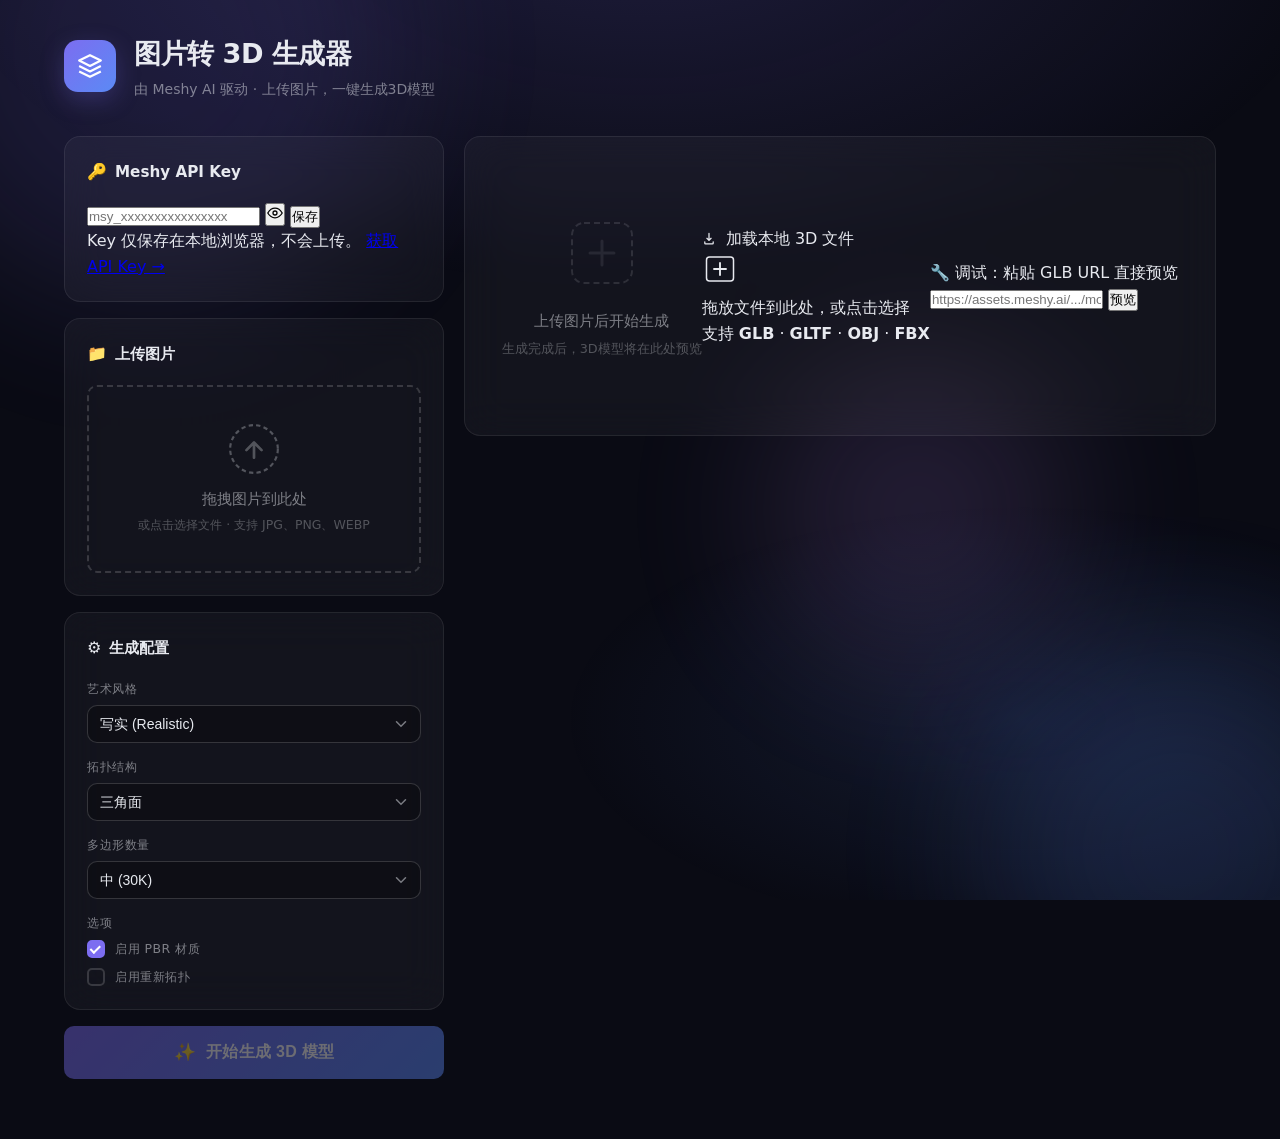
==== index.html @ 4bae2980 "init: meshy image-to-3d project" ====
<!DOCTYPE html>
<html lang="zh-CN">
<head>
  <meta charset="UTF-8" />
  <meta name="viewport" content="width=device-width, initial-scale=1.0" />
  <title>图片转3D生成器 · Meshy AI</title>
  <link rel="stylesheet" href="style.css" />
  <!-- Three.js ES Module via importmap -->
  <script type="importmap">
  {
    "imports": {
      "three": "https://cdn.jsdelivr.net/npm/three@0.168.0/build/three.module.js",
      "three/addons/": "https://cdn.jsdelivr.net/npm/three@0.168.0/examples/jsm/"
    }
  }
  </script>
</head>
<body>

  <!-- 背景装饰 -->
  <div class="bg-gradient"></div>
  <div class="bg-orbs">
    <div class="orb orb1"></div>
    <div class="orb orb2"></div>
    <div class="orb orb3"></div>
  </div>

  <div class="container">

    <!-- Header -->
    <header class="header">
      <div class="header-icon">
        <svg viewBox="0 0 24 24" fill="none" xmlns="http://www.w3.org/2000/svg">
          <path d="M12 2L2 7L12 12L22 7L12 2Z" stroke="currentColor" stroke-width="2" stroke-linejoin="round"/>
          <path d="M2 17L12 22L22 17" stroke="currentColor" stroke-width="2" stroke-linejoin="round"/>
          <path d="M2 12L12 17L22 12" stroke="currentColor" stroke-width="2" stroke-linejoin="round"/>
        </svg>
      </div>
      <div class="header-text">
        <h1>图片转 3D 生成器</h1>
        <p>由 Meshy AI 驱动 · 上传图片，一键生成3D模型</p>
      </div>
    </header>

    <!-- Main Content -->
    <main class="main-grid">

      <!-- Left Panel: Upload + Config -->
      <section class="panel panel-left">

        <!-- API Key -->
        <div class="card apikey-card" id="apikeyCard">
          <h2 class="card-title">
            <span class="icon">🔑</span> Meshy API Key
            <span class="apikey-status" id="apikeyStatus"></span>
          </h2>
          <div class="apikey-row">
            <input type="password" id="apikeyInput" placeholder="msy_xxxxxxxxxxxxxxxx" autocomplete="off" />
            <button class="btn-apikey-toggle" id="btnApikeyToggle" title="显示/隐藏">
              <svg id="eyeIcon" viewBox="0 0 20 20" fill="none" width="16" height="16">
                <path d="M1 10s3.5-6 9-6 9 6 9 6-3.5 6-9 6-9-6-9-6Z" stroke="currentColor" stroke-width="1.6"/>
                <circle cx="10" cy="10" r="2.5" stroke="currentColor" stroke-width="1.6"/>
              </svg>
            </button>
            <button class="btn-apikey-save" id="btnApikeySave">保存</button>
          </div>
          <p class="apikey-hint">
            Key 仅保存在本地浏览器，不会上传。
            <a href="https://app.meshy.ai/account/api-keys" target="_blank">获取 API Key →</a>
          </p>
        </div>

        <!-- Upload Area -->
        <div class="card upload-card">
          <h2 class="card-title">
            <span class="icon">📁</span> 上传图片
          </h2>
          <div class="upload-zone" id="uploadZone">
            <div class="upload-icon">
              <svg viewBox="0 0 48 48" fill="none">
                <circle cx="24" cy="24" r="22" stroke="currentColor" stroke-width="2" stroke-dasharray="4 3"/>
                <path d="M24 32V18M17 25l7-7 7 7" stroke="currentColor" stroke-width="2.5" stroke-linecap="round" stroke-linejoin="round"/>
              </svg>
            </div>
            <p class="upload-text">拖拽图片到此处</p>
            <p class="upload-hint">或点击选择文件 · 支持 JPG、PNG、WEBP</p>
            <input type="file" id="fileInput" accept="image/jpeg,image/png,image/webp" hidden />
          </div>
          <div class="preview-area" id="previewArea" style="display:none;">
            <img id="previewImg" src="" alt="预览" />
            <button class="btn-remove" id="btnRemove" title="移除图片">✕</button>
          </div>
        </div>

        <!-- Config -->
        <div class="card config-card">
          <h2 class="card-title">
            <span class="icon">⚙️</span> 生成配置
          </h2>
          <div class="config-grid">
            <div class="config-item">
              <label for="artStyle">艺术风格</label>
              <select id="artStyle">
                <option value="realistic">写实 (Realistic)</option>
                <option value="cartoon">卡通 (Cartoon)</option>
              </select>
            </div>
            <div class="config-item">
              <label for="topology">拓扑结构</label>
              <select id="topology">
                <option value="triangle">三角面</option>
                <option value="quad">四边面</option>
              </select>
            </div>
            <div class="config-item">
              <label for="targetPolycount">多边形数量</label>
              <select id="targetPolycount">
                <option value="">自动</option>
                <option value="10000">低 (10K)</option>
                <option value="30000" selected>中 (30K)</option>
                <option value="100000">高 (100K)</option>
              </select>
            </div>
            <div class="config-item">
              <label>选项</label>
              <div class="checkbox-group">
                <label class="checkbox-label">
                  <input type="checkbox" id="enablePBR" checked />
                  <span class="checkmark"></span>
                  启用 PBR 材质
                </label>
                <label class="checkbox-label">
                  <input type="checkbox" id="enableRemeshing" />
                  <span class="checkmark"></span>
                  启用重新拓扑
                </label>
              </div>
            </div>
          </div>
        </div>

        <!-- Generate Button -->
        <button class="btn-generate" id="btnGenerate" disabled>
          <span class="btn-icon">✨</span>
          <span class="btn-text">开始生成 3D 模型</span>
        </button>

      </section>

      <!-- Right Panel: Progress + Preview -->
      <section class="panel panel-right">

        <!-- Progress -->
        <div class="card progress-card" id="progressCard" style="display:none;">
          <h2 class="card-title">
            <span class="icon">⏳</span> 生成进度
          </h2>
          <div class="progress-status">
            <div class="status-badge" id="statusBadge">等待中</div>
            <span class="task-id" id="taskIdLabel"></span>
          </div>
          <div class="progress-bar-wrap">
            <div class="progress-bar" id="progressBar" style="width:0%"></div>
          </div>
          <p class="progress-text" id="progressText">正在初始化任务...</p>
          <div class="progress-log" id="progressLog"></div>
        </div>

        <!-- 3D Viewer -->
        <div class="card viewer-card" id="viewerCard" style="display:none;">
          <h2 class="card-title">
            <span class="icon">🧊</span> 3D 模型预览
            <span class="viewer-hint">拖拽旋转 · 滚轮缩放</span>
          </h2>
          <div class="viewer-wrap" id="viewerWrap">
            <canvas id="threeCanvas"></canvas>
            <div class="viewer-loading" id="viewerLoading">
              <div class="spinner"></div>
              <span>加载模型中...</span>
            </div>
          </div>
          <div class="viewer-controls">
            <button class="btn-control" id="btnResetView" title="重置视角">
              <svg viewBox="0 0 24 24" fill="none" width="16" height="16">
                <path d="M3 12a9 9 0 1 0 9-9 9.75 9.75 0 0 0-6.74 2.74L3 8" stroke="currentColor" stroke-width="2" stroke-linecap="round"/>
                <path d="M3 3v5h5" stroke="currentColor" stroke-width="2" stroke-linecap="round" stroke-linejoin="round"/>
              </svg>
              重置视角
            </button>

          </div>
        </div>

        <!-- Download -->
        <div class="card download-card" id="downloadCard" style="display:none;">
          <h2 class="card-title">
            <span class="icon">📥</span> 下载模型
          </h2>
          <div class="download-grid" id="downloadGrid">
            <!-- 动态生成 -->
          </div>
        </div>

        <!-- Placeholder -->
        <div class="card placeholder-card" id="placeholderCard">
          <div class="placeholder-content">
            <div class="placeholder-icon">
              <svg viewBox="0 0 80 80" fill="none">
                <rect x="10" y="10" width="60" height="60" rx="12" stroke="currentColor" stroke-width="2" stroke-dasharray="6 4" opacity="0.4"/>
                <path d="M40 28v24M28 40h24" stroke="currentColor" stroke-width="3" stroke-linecap="round" opacity="0.3"/>
              </svg>
            </div>
            <p>上传图片后开始生成</p>
            <p class="placeholder-sub">生成完成后，3D模型将在此处预览</p>
          </div>
          <!-- 加载本地 3D 文件 -->
          <div class="local-load">
            <p class="local-load-title">
              <svg viewBox="0 0 20 20" fill="none" width="14" height="14" style="vertical-align:-2px;margin-right:5px">
                <path d="M10 2v10m0 0l-3-3m3 3l3-3" stroke="currentColor" stroke-width="1.8" stroke-linecap="round" stroke-linejoin="round"/>
                <path d="M4 14v2a1 1 0 0 0 1 1h10a1 1 0 0 0 1-1v-2" stroke="currentColor" stroke-width="1.8" stroke-linecap="round"/>
              </svg>
              加载本地 3D 文件
            </p>
            <div class="local-load-dropzone" id="localDropZone">
              <div class="local-load-drop-icon">
                <svg viewBox="0 0 48 48" fill="none" width="36" height="36">
                  <rect x="6" y="8" width="36" height="32" rx="4" stroke="currentColor" stroke-width="2"/>
                  <path d="M16 24h16M24 16v16" stroke="currentColor" stroke-width="2.5" stroke-linecap="round"/>
                </svg>
              </div>
              <p class="local-load-hint">拖放文件到此处，或点击选择</p>
              <p class="local-load-formats">支持 <strong>GLB</strong> · <strong>GLTF</strong> · <strong>OBJ</strong> · <strong>FBX</strong></p>
              <input type="file" id="localFileInput" accept=".glb,.gltf,.obj,.fbx" hidden />
            </div>
          </div>

          <!-- 调试：直接输入 URL 预览 -->
          <div class="debug-preview">
            <p class="debug-label">🔧 调试：粘贴 GLB URL 直接预览</p>
            <div class="debug-row">
              <input type="text" id="debugUrlInput" placeholder="https://assets.meshy.ai/.../model.glb?..." />
              <button id="btnDebugPreview">预览</button>
            </div>
          </div>
        </div>

      </section>
    </main>

  </div>

  <script type="module" src="app.js"></script>
</body>
</html>
---- style.css ----
/* ===== Reset & Base ===== */
*, *::before, *::after { box-sizing: border-box; margin: 0; padding: 0; }

:root {
  --bg: #0a0b14;
  --surface: rgba(255,255,255,0.04);
  --surface-hover: rgba(255,255,255,0.07);
  --border: rgba(255,255,255,0.08);
  --border-hover: rgba(255,255,255,0.16);
  --text: #e8eaf0;
  --text-muted: rgba(232,234,240,0.5);
  --text-dim: rgba(232,234,240,0.3);
  --accent: #7c6df0;
  --accent2: #5b8af5;
  --accent-glow: rgba(124,109,240,0.25);
  --success: #4cdb97;
  --warning: #f0b940;
  --error: #f05a5a;
  --radius: 16px;
  --radius-sm: 10px;
  --transition: 0.22s ease;
}

html, body {
  min-height: 100vh;
  font-family: 'Segoe UI', system-ui, -apple-system, sans-serif;
  background: var(--bg);
  color: var(--text);
  line-height: 1.6;
  overflow-x: hidden;
}

/* ===== Background ===== */
.bg-gradient {
  position: fixed;
  inset: 0;
  background: radial-gradient(ellipse 80% 60% at 50% -10%, rgba(124,109,240,0.18) 0%, transparent 70%),
              radial-gradient(ellipse 60% 40% at 80% 80%, rgba(91,138,245,0.12) 0%, transparent 60%);
  pointer-events: none;
  z-index: 0;
}

.bg-orbs { position: fixed; inset: 0; overflow: hidden; pointer-events: none; z-index: 0; }
.orb {
  position: absolute;
  border-radius: 50%;
  filter: blur(80px);
  opacity: 0.15;
  animation: float 20s ease-in-out infinite;
}
.orb1 { width: 500px; height: 500px; background: var(--accent); top: -200px; left: -100px; animation-delay: 0s; }
.orb2 { width: 400px; height: 400px; background: var(--accent2); bottom: -150px; right: -100px; animation-delay: -7s; }
.orb3 { width: 300px; height: 300px; background: #bf8cf5; top: 40%; left: 60%; animation-delay: -14s; }

@keyframes float {
  0%, 100% { transform: translate(0,0) scale(1); }
  33% { transform: translate(30px,-20px) scale(1.05); }
  66% { transform: translate(-20px,30px) scale(0.97); }
}

/* ===== Container ===== */
.container {
  position: relative;
  z-index: 1;
  max-width: 1200px;
  margin: 0 auto;
  padding: 32px 24px 60px;
}

/* ===== Header ===== */
.header {
  display: flex;
  align-items: center;
  gap: 18px;
  margin-bottom: 36px;
}
.header-icon {
  width: 52px; height: 52px;
  background: linear-gradient(135deg, var(--accent), var(--accent2));
  border-radius: 14px;
  display: flex;
  align-items: center;
  justify-content: center;
  flex-shrink: 0;
  box-shadow: 0 8px 24px var(--accent-glow);
}
.header-icon svg { width: 26px; height: 26px; color: #fff; }
.header-text h1 { font-size: 1.7rem; font-weight: 700; letter-spacing: -0.5px; }
.header-text p { font-size: 0.875rem; color: var(--text-muted); margin-top: 2px; }

/* ===== Main Grid ===== */
.main-grid {
  display: grid;
  grid-template-columns: 380px 1fr;
  gap: 20px;
  align-items: start;
}

@media (max-width: 900px) {
  .main-grid { grid-template-columns: 1fr; }
}

/* ===== Panel ===== */
.panel { display: flex; flex-direction: column; gap: 16px; }

/* ===== Card ===== */
.card {
  background: var(--surface);
  border: 1px solid var(--border);
  border-radius: var(--radius);
  padding: 22px;
  backdrop-filter: blur(20px);
  -webkit-backdrop-filter: blur(20px);
  transition: border-color var(--transition);
}
.card:hover { border-color: var(--border-hover); }

.card-title {
  font-size: 0.95rem;
  font-weight: 600;
  color: var(--text);
  display: flex;
  align-items: center;
  gap: 8px;
  margin-bottom: 18px;
}
.card-title .icon { font-size: 1rem; }

/* ===== Upload Zone ===== */
.upload-zone {
  border: 2px dashed var(--border-hover);
  border-radius: var(--radius-sm);
  padding: 36px 20px;
  text-align: center;
  cursor: pointer;
  transition: all var(--transition);
  position: relative;
}
.upload-zone:hover, .upload-zone.drag-over {
  border-color: var(--accent);
  background: rgba(124,109,240,0.06);
}
.upload-icon svg {
  width: 52px; height: 52px;
  color: var(--text-dim);
  margin: 0 auto 12px;
  display: block;
  transition: color var(--transition);
}
.upload-zone:hover .upload-icon svg { color: var(--accent); }
.upload-text { font-size: 0.95rem; font-weight: 500; color: var(--text-muted); }
.upload-hint { font-size: 0.78rem; color: var(--text-dim); margin-top: 4px; }

/* ===== Preview ===== */
.preview-area {
  position: relative;
  border-radius: var(--radius-sm);
  overflow: hidden;
  margin-top: 0;
}
.preview-area img {
  width: 100%;
  max-height: 240px;
  object-fit: contain;
  background: rgba(0,0,0,0.3);
  border-radius: var(--radius-sm);
  display: block;
}
.btn-remove {
  position: absolute;
  top: 8px; right: 8px;
  width: 28px; height: 28px;
  border-radius: 50%;
  background: rgba(0,0,0,0.6);
  color: #fff;
  border: 1px solid rgba(255,255,255,0.2);
  cursor: pointer;
  font-size: 0.85rem;
  display: flex;
  align-items: center;
  justify-content: center;
  transition: background var(--transition);
}
.btn-remove:hover { background: var(--error); }

/* ===== Config ===== */
.config-grid { display: flex; flex-direction: column; gap: 14px; }
.config-item { display: flex; flex-direction: column; gap: 6px; }
.config-item label {
  font-size: 0.78rem;
  font-weight: 500;
  color: var(--text-muted);
  text-transform: uppercase;
  letter-spacing: 0.5px;
}
.config-item select {
  background: rgba(0,0,0,0.25);
  border: 1px solid var(--border-hover);
  border-radius: var(--radius-sm);
  color: var(--text);
  padding: 10px 12px;
  font-size: 0.875rem;
  outline: none;
  cursor: pointer;
  transition: border-color var(--transition);
  appearance: none;
  -webkit-appearance: none;
  background-image: url("data:image/svg+xml,%3Csvg xmlns='http://www.w3.org/2000/svg' viewBox='0 0 24 24' fill='none'%3E%3Cpath d='M6 9l6 6 6-6' stroke='rgba(232,234,240,0.5)' stroke-width='2' stroke-linecap='round'/%3E%3C/svg%3E");
  background-repeat: no-repeat;
  background-position: right 10px center;
  background-size: 18px;
  padding-right: 36px;
}
.config-item select option { background: #1a1b2e; }
.config-item select:focus { border-color: var(--accent); }

.checkbox-group { display: flex; flex-direction: column; gap: 8px; }
.checkbox-label {
  display: flex;
  align-items: center;
  gap: 10px;
  cursor: pointer;
  font-size: 0.875rem;
  color: var(--text);
  user-select: none;
}
.checkbox-label input { display: none; }
.checkmark {
  width: 18px; height: 18px;
  border: 2px solid var(--border-hover);
  border-radius: 5px;
  flex-shrink: 0;
  display: flex;
  align-items: center;
  justify-content: center;
  transition: all var(--transition);
  background: transparent;
}
.checkbox-label input:checked + .checkmark {
  background: var(--accent);
  border-color: var(--accent);
}
.checkbox-label input:checked + .checkmark::after {
  content: '';
  width: 10px; height: 6px;
  border-left: 2px solid #fff;
  border-bottom: 2px solid #fff;
  transform: rotate(-45deg) translateY(-1px);
}

/* ===== Generate Button ===== */
.btn-generate {
  width: 100%;
  padding: 16px 24px;
  border-radius: var(--radius-sm);
  background: linear-gradient(135deg, var(--accent), var(--accent2));
  color: #fff;
  border: none;
  font-size: 1rem;
  font-weight: 600;
  cursor: pointer;
  display: flex;
  align-items: center;
  justify-content: center;
  gap: 10px;
  transition: all var(--transition);
  box-shadow: 0 4px 20px var(--accent-glow);
  letter-spacing: 0.3px;
}
.btn-generate:hover:not(:disabled) {
  transform: translateY(-2px);
  box-shadow: 0 8px 30px rgba(124,109,240,0.45);
}
.btn-generate:active:not(:disabled) { transform: translateY(0); }
.btn-generate:disabled {
  opacity: 0.4;
  cursor: not-allowed;
  box-shadow: none;
}
.btn-generate.loading {
  pointer-events: none;
  background: linear-gradient(135deg, rgba(124,109,240,0.7), rgba(91,138,245,0.7));
}
.btn-icon { font-size: 1.1rem; }

/* ===== Progress Card ===== */
.progress-status {
  display: flex;
  align-items: center;
  gap: 10px;
  margin-bottom: 14px;
}
.status-badge {
  padding: 4px 12px;
  border-radius: 20px;
  font-size: 0.78rem;
  font-weight: 600;
  letter-spacing: 0.5px;
  background: rgba(255,255,255,0.08);
  color: var(--text-muted);
  text-transform: uppercase;
  transition: all var(--transition);
}
.status-badge.pending { background: rgba(240,185,64,0.15); color: var(--warning); }
.status-badge.in_progress { background: rgba(91,138,245,0.15); color: var(--accent2); }
.status-badge.succeeded { background: rgba(76,219,151,0.15); color: var(--success); }
.status-badge.failed { background: rgba(240,90,90,0.15); color: var(--error); }

.task-id { font-size: 0.72rem; color: var(--text-dim); font-family: monospace; }

.progress-bar-wrap {
  height: 6px;
  background: rgba(255,255,255,0.07);
  border-radius: 3px;
  overflow: hidden;
  margin-bottom: 12px;
}
.progress-bar {
  height: 100%;
  background: linear-gradient(90deg, var(--accent), var(--accent2));
  border-radius: 3px;
  transition: width 0.5s ease;
  box-shadow: 0 0 8px rgba(124,109,240,0.5);
}
.progress-text { font-size: 0.85rem; color: var(--text-muted); margin-bottom: 10px; }
.progress-log {
  font-size: 0.75rem;
  color: var(--text-dim);
  font-family: monospace;
  max-height: 100px;
  overflow-y: auto;
  background: rgba(0,0,0,0.2);
  border-radius: 6px;
  padding: 8px 10px;
  display: none;
}
.progress-log.has-logs { display: block; }
.log-line { padding: 1px 0; }

/* ===== Viewer Card ===== */
.viewer-hint {
  font-size: 0.72rem;
  color: var(--text-dim);
  font-weight: 400;
  margin-left: auto;
}
.viewer-wrap {
  position: relative;
  width: 100%;
  aspect-ratio: 1 / 0.75;
  border-radius: var(--radius-sm);
  overflow: hidden;
  background: linear-gradient(135deg, #0d0e1a, #151728);
  border: 1px solid var(--border);
}
.viewer-wrap canvas {
  width: 100% !important;
  height: 100% !important;
  display: block;
}
.viewer-loading {
  position: absolute;
  inset: 0;
  display: flex;
  flex-direction: column;
  align-items: center;
  justify-content: center;
  gap: 14px;
  background: rgba(13,14,26,0.85);
  font-size: 0.875rem;
  color: var(--text-muted);
  backdrop-filter: blur(6px);
}
.viewer-loading.hidden { display: none; }
.spinner {
  width: 36px; height: 36px;
  border: 3px solid rgba(255,255,255,0.1);
  border-top-color: var(--accent);
  border-radius: 50%;
  animation: spin 0.8s linear infinite;
}
@keyframes spin { to { transform: rotate(360deg); } }

.viewer-controls {
  display: flex;
  gap: 10px;
  margin-top: 14px;
  flex-wrap: wrap;
}
.btn-control {
  display: flex;
  align-items: center;
  gap: 6px;
  padding: 8px 14px;
  border-radius: var(--radius-sm);
  background: var(--surface-hover);
  border: 1px solid var(--border-hover);
  color: var(--text-muted);
  font-size: 0.8rem;
  cursor: pointer;
  transition: all var(--transition);
}
.btn-control:hover { background: rgba(255,255,255,0.1); color: var(--text); border-color: rgba(255,255,255,0.2); }
.btn-control.active { background: rgba(124,109,240,0.15); border-color: var(--accent); color: var(--accent); }

/* ===== Download Card ===== */
.download-grid { display: flex; flex-wrap: wrap; gap: 10px; }
.download-btn {
  display: flex;
  align-items: center;
  gap: 8px;
  padding: 10px 16px;
  border-radius: var(--radius-sm);
  background: var(--surface-hover);
  border: 1px solid var(--border-hover);
  color: var(--text);
  text-decoration: none;
  font-size: 0.85rem;
  font-weight: 500;
  transition: all var(--transition);
  cursor: pointer;
}
.download-btn:hover {
  background: rgba(124,109,240,0.12);
  border-color: var(--accent);
  color: var(--accent);
  transform: translateY(-1px);
}
.download-btn .format-badge {
  font-size: 0.7rem;
  padding: 2px 7px;
  border-radius: 4px;
  background: rgba(124,109,240,0.2);
  color: var(--accent);
  font-weight: 600;
  letter-spacing: 0.5px;
}

/* ===== Model URL Panel ===== */
.model-url-panel {
  margin-top: 16px;
  padding-top: 14px;
  border-top: 1px solid rgba(255,255,255,0.07);
}
.model-url-title {
  font-size: 0.82rem;
  color: var(--text-muted);
  margin-bottom: 10px;
  font-weight: 600;
  letter-spacing: 0.3px;
}
.model-url-row {
  display: flex;
  align-items: center;
  gap: 8px;
  margin-bottom: 8px;
}
.model-url-fmt {
  font-size: 0.75rem;
  font-weight: 600;
  color: var(--accent);
  min-width: 54px;
  white-space: nowrap;
}
.model-url-input {
  flex: 1;
  min-width: 0;
  background: rgba(255,255,255,0.04);
  border: 1px solid rgba(255,255,255,0.1);
  border-radius: 6px;
  padding: 5px 10px;
  font-size: 0.72rem;
  color: var(--text-muted);
  font-family: 'Courier New', monospace;
  white-space: nowrap;
  overflow: hidden;
  text-overflow: ellipsis;
  cursor: text;
  outline: none;
  transition: border-color 0.2s;
}
.model-url-input:focus {
  border-color: rgba(124,109,240,0.4);
  color: var(--text-primary);
}
.model-url-copy {
  flex-shrink: 0;
  padding: 5px 12px;
  font-size: 0.75rem;
  font-weight: 600;
  border-radius: 6px;
  border: 1px solid rgba(124,109,240,0.35);
  background: rgba(124,109,240,0.1);
  color: var(--accent);
  cursor: pointer;
  transition: all 0.2s;
  white-space: nowrap;
}
.model-url-copy:hover { background: rgba(124,109,240,0.2); border-color: var(--accent); }
.model-url-copy.copied { background: rgba(76,219,151,0.15); border-color: #4cdb97; color: #4cdb97; }

/* ===== Placeholder ===== */
.placeholder-card {
  min-height: 300px;
  display: flex;
  align-items: center;
  justify-content: center;
}
.placeholder-content { text-align: center; }
.placeholder-icon svg {
  width: 80px; height: 80px;
  color: var(--text-dim);
  margin: 0 auto 16px;
  display: block;
}
.placeholder-content p { color: var(--text-muted); font-size: 0.95rem; }
.placeholder-sub { font-size: 0.8rem !important; color: var(--text-dim) !important; margin-top: 6px; }

/* ===== Scrollbar ===== */
::-webkit-scrollbar { width: 4px; height: 4px; }
::-webkit-scrollbar-track { background: transparent; }
::-webkit-scrollbar-thumb { background: rgba(255,255,255,0.15); border-radius: 2px; }
::-webkit-scrollbar-thumb:hover { background: rgba(255,255,255,0.25); }

/* ===== Toast ===== */
.toast-container {
  position: fixed;
  top: 24px; right: 24px;
  z-index: 9999;
  display: flex;
  flex-direction: column;
  gap: 10px;
  pointer-events: none;
}
.toast {
  padding: 12px 18px;
  border-radius: var(--radius-sm);
  background: rgba(26,27,46,0.95);
  border: 1px solid var(--border-hover);
  color: var(--text);
  font-size: 0.875rem;
  backdrop-filter: blur(16px);
  pointer-events: auto;
  animation: slideIn 0.25s ease;
  max-width: 320px;
}
.toast.success { border-left: 3px solid var(--success); }
.toast.error { border-left: 3px solid var(--error); }
.toast.info { border-left: 3px solid var(--accent); }
@keyframes slideIn {
  from { opacity: 0; transform: translateX(20px); }
  to { opacity: 1; transform: translateX(0); }

/* ── 加载本地 3D 文件 ─────────────────────────────────── */
.local-load {
  margin-top: 18px;
}
.local-load-title {
  font-size: 0.82rem;
  color: var(--text-muted);
  margin: 0 0 10px;
  display: flex;
  align-items: center;
}
.local-load-dropzone {
  display: flex;
  flex-direction: column;
  align-items: center;
  gap: 6px;
  padding: 18px 16px;
  background: rgba(255,255,255,0.03);
  border: 1.5px dashed rgba(76,219,151,0.35);
  border-radius: var(--radius-sm);
  cursor: pointer;
  transition: border-color 0.2s, background 0.2s;
  user-select: none;
}
.local-load-dropzone:hover,
.local-load-dropzone.drag-over {
  border-color: rgba(76,219,151,0.75);
  background: rgba(76,219,151,0.06);
}
.local-load-drop-icon {
  color: rgba(76,219,151,0.55);
  transition: color 0.2s;
}
.local-load-dropzone:hover .local-load-drop-icon,
.local-load-dropzone.drag-over .local-load-drop-icon {
  color: rgba(76,219,151,0.9);
}
.local-load-hint {
  margin: 0;
  font-size: 0.83rem;
  color: var(--text-secondary);
}
.local-load-formats {
  margin: 0;
  font-size: 0.75rem;
  color: var(--text-muted);
  letter-spacing: 0.02em;
}
.local-load-formats strong {
  color: rgba(76,219,151,0.8);
  font-weight: 600;
}

/* ── API Key 卡片 ─────────────────────────────────────── */
.apikey-card {}
.apikey-status {
  margin-left: auto;
  font-size: 0.72rem;
  font-weight: 600;
  padding: 2px 8px;
  border-radius: 20px;
  letter-spacing: 0.03em;
}
.apikey-ok {
  background: rgba(76,219,151,0.15);
  color: #4cdb97;
  border: 1px solid rgba(76,219,151,0.3);
}
.apikey-missing {
  background: rgba(240,185,64,0.15);
  color: #f0b940;
  border: 1px solid rgba(240,185,64,0.3);
}
.apikey-row {
  display: flex;
  gap: 6px;
  align-items: center;
  margin-bottom: 8px;
}
.apikey-row input {
  flex: 1;
  padding: 8px 12px;
  background: rgba(0,0,0,0.35);
  border: 1px solid var(--border);
  border-radius: var(--radius-sm);
  color: var(--text);
  font-size: 0.82rem;
  font-family: monospace;
  outline: none;
  transition: border-color 0.2s;
  min-width: 0;
}
.apikey-row input:focus { border-color: var(--accent); }
.apikey-row input::placeholder { color: var(--text-muted); font-family: inherit; }
.btn-apikey-toggle {
  flex-shrink: 0;
  width: 34px; height: 34px;
  display: flex; align-items: center; justify-content: center;
  background: rgba(255,255,255,0.06);
  border: 1px solid var(--border);
  border-radius: var(--radius-sm);
  color: var(--text-muted);
  cursor: pointer;
  transition: background 0.2s, color 0.2s;
}
.btn-apikey-toggle:hover { background: rgba(255,255,255,0.11); color: var(--text); }
.btn-apikey-save {
  flex-shrink: 0;
  padding: 0 16px; height: 34px;
  background: var(--accent);
  color: #fff;
  border: none;
  border-radius: var(--radius-sm);
  cursor: pointer;
  font-size: 0.82rem;
  white-space: nowrap;
  transition: opacity 0.2s;
}
.btn-apikey-save:hover { opacity: 0.85; }
.apikey-hint {
  font-size: 0.75rem;
  color: var(--text-muted);
  line-height: 1.5;
}
.apikey-hint a {
  color: var(--accent-light, #a89cf5);
  text-decoration: none;
}
.apikey-hint a:hover { text-decoration: underline; }

/* ── 调试预览面板 ─────────────────────────────────────── */
.debug-preview {
  margin-top: 18px;
  padding: 14px 16px;
  border-radius: var(--radius-sm);
  background: rgba(255,255,255,0.04);
  border: 1px dashed rgba(124,109,240,0.35);
}
.debug-label {
  font-size: 0.78rem;
  color: var(--text-muted);
  margin: 0 0 10px;
}
.debug-row {
  display: flex;
  gap: 8px;
}
.debug-row input {
  flex: 1;
  padding: 8px 12px;
  background: rgba(0,0,0,0.3);
  border: 1px solid var(--border);
  border-radius: var(--radius-sm);
  color: var(--text);
  font-size: 0.8rem;
  outline: none;
  transition: border-color 0.2s;
}
.debug-row input:focus { border-color: var(--accent); }
.debug-row input::placeholder { color: var(--text-muted); }
.debug-row button {
  padding: 8px 16px;
  background: var(--accent);
  color: #fff;
  border: none;
  border-radius: var(--radius-sm);
  cursor: pointer;
  font-size: 0.82rem;
  white-space: nowrap;
  transition: opacity 0.2s;
}
.debug-row button:hover { opacity: 0.85; }
}
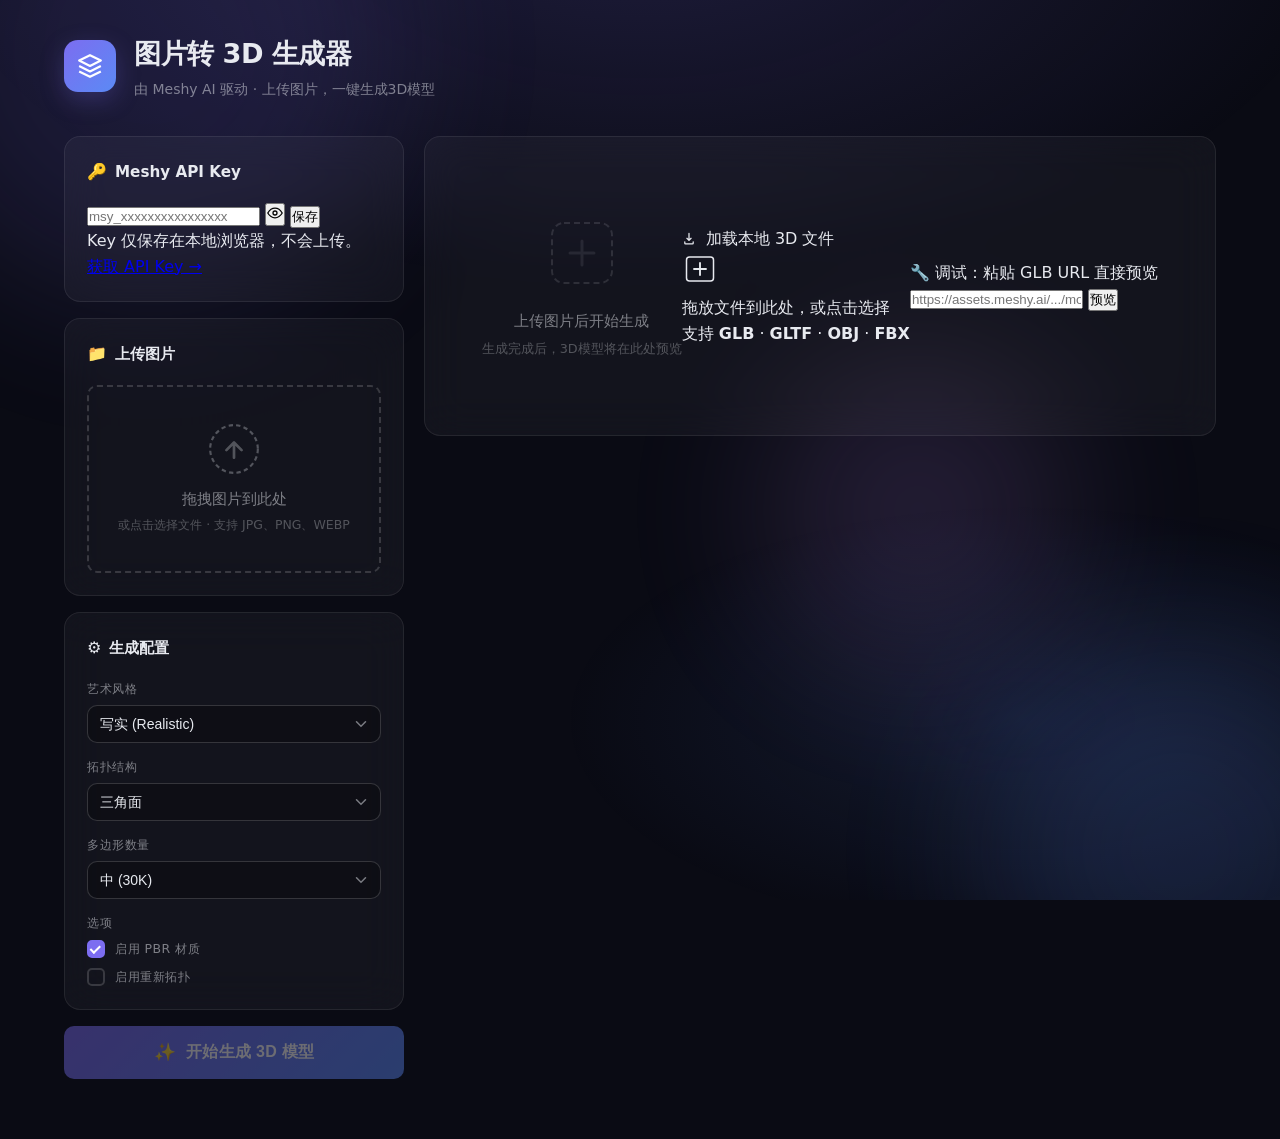
==== commit 81627d3f: "refactor: 拆分模块结构，移除浮雕功能" ====
--- a/index.html
+++ b/index.html
@@ -187,7 +187,6 @@
               </svg>
               重置视角
             </button>
-
           </div>
         </div>
 
--- a/style.css
+++ b/style.css
@@ -91,7 +91,7 @@
 /* ===== Main Grid ===== */
 .main-grid {
   display: grid;
-  grid-template-columns: 380px 1fr;
+  grid-template-columns: 340px 1fr;
   gap: 20px;
   align-items: start;
 }
@@ -347,7 +347,8 @@
 .viewer-wrap {
   position: relative;
   width: 100%;
-  aspect-ratio: 1 / 0.75;
+  aspect-ratio: 1 / 0.82;
+  min-height: 560px;
   border-radius: var(--radius-sm);
   overflow: hidden;
   background: linear-gradient(135deg, #0d0e1a, #151728);
@@ -724,3 +725,5 @@
 }
 .debug-row button:hover { opacity: 0.85; }
 }
+
+
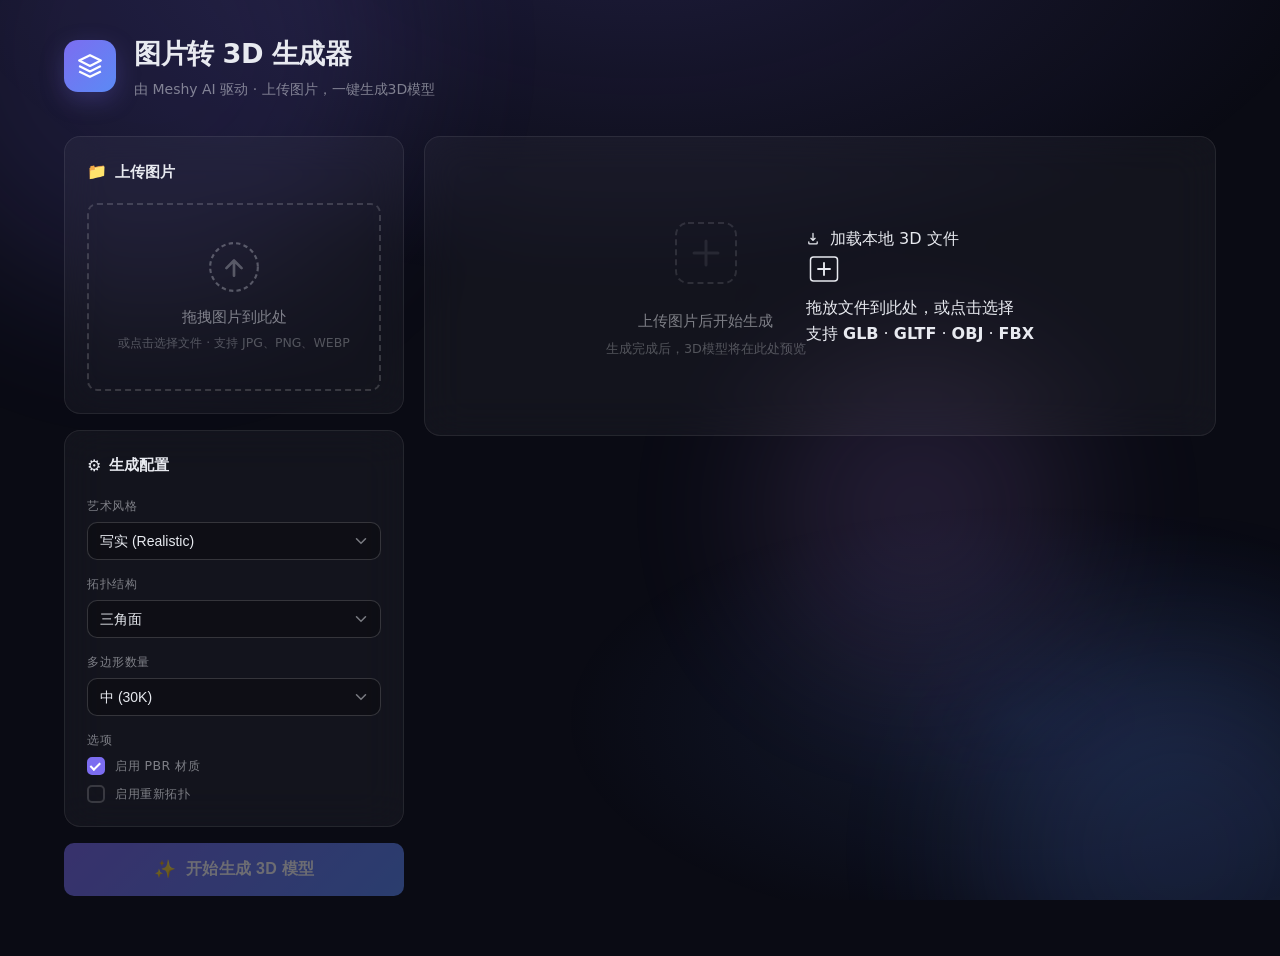
==== commit 1bd2395e: "feat: 移除 API Key 输入卡片和调试 URL 预览面板" ====
--- a/index.html
+++ b/index.html
@@ -48,28 +48,6 @@
       <!-- Left Panel: Upload + Config -->
       <section class="panel panel-left">
 
-        <!-- API Key -->
-        <div class="card apikey-card" id="apikeyCard">
-          <h2 class="card-title">
-            <span class="icon">🔑</span> Meshy API Key
-            <span class="apikey-status" id="apikeyStatus"></span>
-          </h2>
-          <div class="apikey-row">
-            <input type="password" id="apikeyInput" placeholder="msy_xxxxxxxxxxxxxxxx" autocomplete="off" />
-            <button class="btn-apikey-toggle" id="btnApikeyToggle" title="显示/隐藏">
-              <svg id="eyeIcon" viewBox="0 0 20 20" fill="none" width="16" height="16">
-                <path d="M1 10s3.5-6 9-6 9 6 9 6-3.5 6-9 6-9-6-9-6Z" stroke="currentColor" stroke-width="1.6"/>
-                <circle cx="10" cy="10" r="2.5" stroke="currentColor" stroke-width="1.6"/>
-              </svg>
-            </button>
-            <button class="btn-apikey-save" id="btnApikeySave">保存</button>
-          </div>
-          <p class="apikey-hint">
-            Key 仅保存在本地浏览器，不会上传。
-            <a href="https://app.meshy.ai/account/api-keys" target="_blank">获取 API Key →</a>
-          </p>
-        </div>
-
         <!-- Upload Area -->
         <div class="card upload-card">
           <h2 class="card-title">
@@ -234,14 +212,6 @@
             </div>
           </div>
 
-          <!-- 调试：直接输入 URL 预览 -->
-          <div class="debug-preview">
-            <p class="debug-label">🔧 调试：粘贴 GLB URL 直接预览</p>
-            <div class="debug-row">
-              <input type="text" id="debugUrlInput" placeholder="https://assets.meshy.ai/.../model.glb?..." />
-              <button id="btnDebugPreview">预览</button>
-            </div>
-          </div>
         </div>
 
       </section>
--- a/style.css
+++ b/style.css
@@ -605,125 +605,6 @@
   font-weight: 600;
 }
 
-/* ── API Key 卡片 ─────────────────────────────────────── */
-.apikey-card {}
-.apikey-status {
-  margin-left: auto;
-  font-size: 0.72rem;
-  font-weight: 600;
-  padding: 2px 8px;
-  border-radius: 20px;
-  letter-spacing: 0.03em;
-}
-.apikey-ok {
-  background: rgba(76,219,151,0.15);
-  color: #4cdb97;
-  border: 1px solid rgba(76,219,151,0.3);
-}
-.apikey-missing {
-  background: rgba(240,185,64,0.15);
-  color: #f0b940;
-  border: 1px solid rgba(240,185,64,0.3);
-}
-.apikey-row {
-  display: flex;
-  gap: 6px;
-  align-items: center;
-  margin-bottom: 8px;
-}
-.apikey-row input {
-  flex: 1;
-  padding: 8px 12px;
-  background: rgba(0,0,0,0.35);
-  border: 1px solid var(--border);
-  border-radius: var(--radius-sm);
-  color: var(--text);
-  font-size: 0.82rem;
-  font-family: monospace;
-  outline: none;
-  transition: border-color 0.2s;
-  min-width: 0;
-}
-.apikey-row input:focus { border-color: var(--accent); }
-.apikey-row input::placeholder { color: var(--text-muted); font-family: inherit; }
-.btn-apikey-toggle {
-  flex-shrink: 0;
-  width: 34px; height: 34px;
-  display: flex; align-items: center; justify-content: center;
-  background: rgba(255,255,255,0.06);
-  border: 1px solid var(--border);
-  border-radius: var(--radius-sm);
-  color: var(--text-muted);
-  cursor: pointer;
-  transition: background 0.2s, color 0.2s;
-}
-.btn-apikey-toggle:hover { background: rgba(255,255,255,0.11); color: var(--text); }
-.btn-apikey-save {
-  flex-shrink: 0;
-  padding: 0 16px; height: 34px;
-  background: var(--accent);
-  color: #fff;
-  border: none;
-  border-radius: var(--radius-sm);
-  cursor: pointer;
-  font-size: 0.82rem;
-  white-space: nowrap;
-  transition: opacity 0.2s;
-}
-.btn-apikey-save:hover { opacity: 0.85; }
-.apikey-hint {
-  font-size: 0.75rem;
-  color: var(--text-muted);
-  line-height: 1.5;
-}
-.apikey-hint a {
-  color: var(--accent-light, #a89cf5);
-  text-decoration: none;
-}
-.apikey-hint a:hover { text-decoration: underline; }
-
-/* ── 调试预览面板 ─────────────────────────────────────── */
-.debug-preview {
-  margin-top: 18px;
-  padding: 14px 16px;
-  border-radius: var(--radius-sm);
-  background: rgba(255,255,255,0.04);
-  border: 1px dashed rgba(124,109,240,0.35);
-}
-.debug-label {
-  font-size: 0.78rem;
-  color: var(--text-muted);
-  margin: 0 0 10px;
-}
-.debug-row {
-  display: flex;
-  gap: 8px;
-}
-.debug-row input {
-  flex: 1;
-  padding: 8px 12px;
-  background: rgba(0,0,0,0.3);
-  border: 1px solid var(--border);
-  border-radius: var(--radius-sm);
-  color: var(--text);
-  font-size: 0.8rem;
-  outline: none;
-  transition: border-color 0.2s;
-}
-.debug-row input:focus { border-color: var(--accent); }
-.debug-row input::placeholder { color: var(--text-muted); }
-.debug-row button {
-  padding: 8px 16px;
-  background: var(--accent);
-  color: #fff;
-  border: none;
-  border-radius: var(--radius-sm);
-  cursor: pointer;
-  font-size: 0.82rem;
-  white-space: nowrap;
-  transition: opacity 0.2s;
-}
-.debug-row button:hover { opacity: 0.85; }
-}
-
-
+
+
+
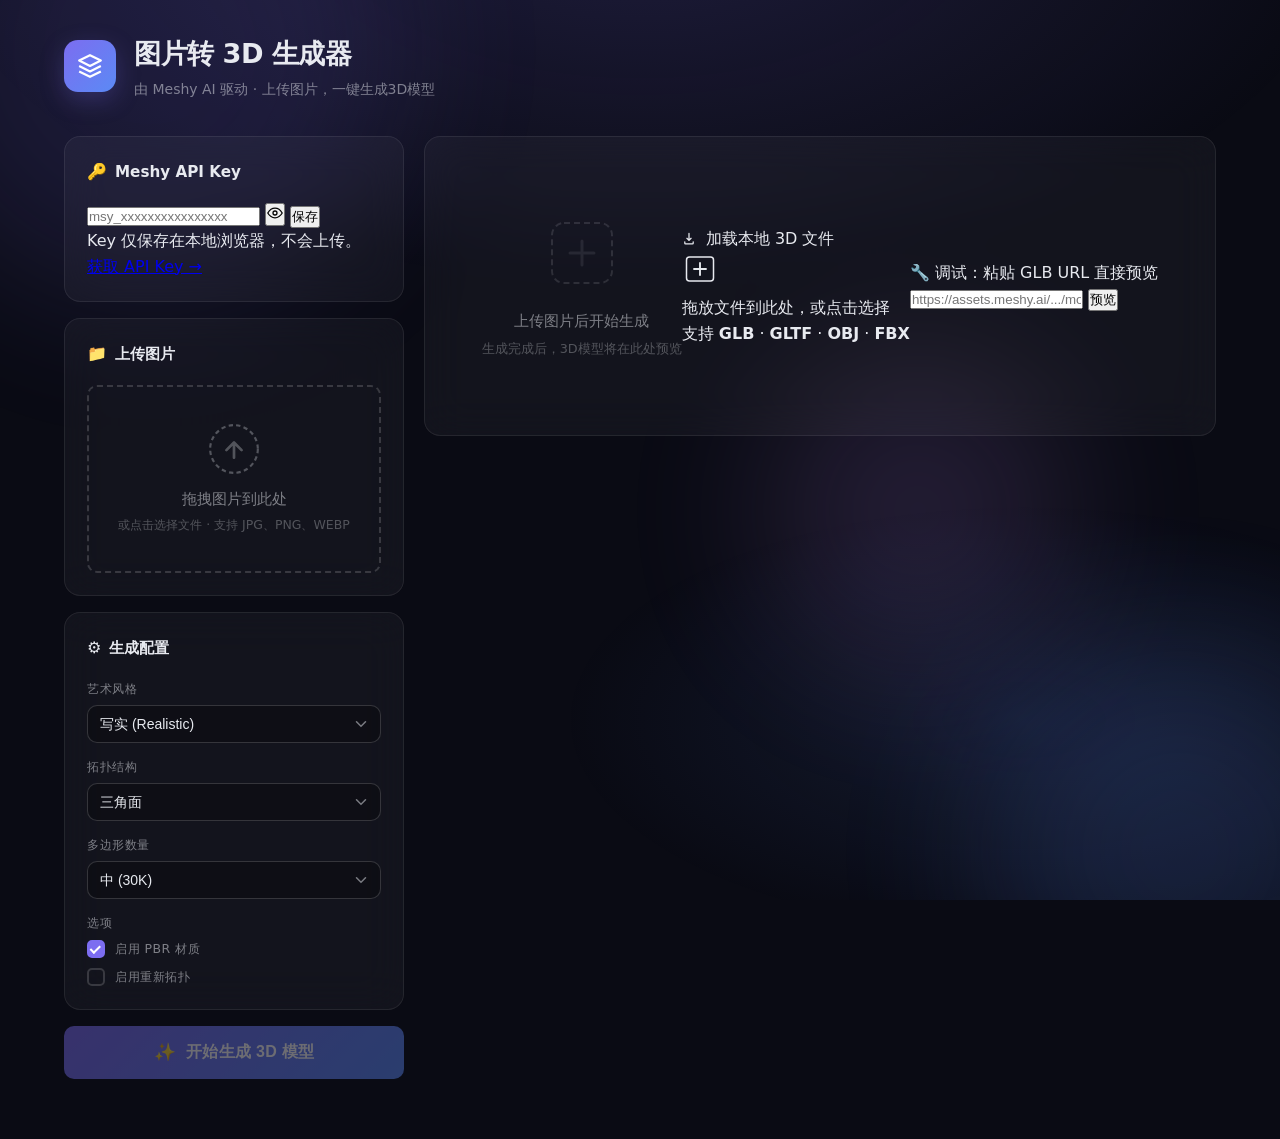
==== commit f1a45d94: "feat: 3D预览区加入重新上传按钮，无需刷新页面即可替换模型" ====
--- a/index.html
+++ b/index.html
@@ -48,6 +48,28 @@
       <!-- Left Panel: Upload + Config -->
       <section class="panel panel-left">
 
+        <!-- API Key -->
+        <div class="card apikey-card" id="apikeyCard">
+          <h2 class="card-title">
+            <span class="icon">🔑</span> Meshy API Key
+            <span class="apikey-status" id="apikeyStatus"></span>
+          </h2>
+          <div class="apikey-row">
+            <input type="password" id="apikeyInput" placeholder="msy_xxxxxxxxxxxxxxxx" autocomplete="off" />
+            <button class="btn-apikey-toggle" id="btnApikeyToggle" title="显示/隐藏">
+              <svg id="eyeIcon" viewBox="0 0 20 20" fill="none" width="16" height="16">
+                <path d="M1 10s3.5-6 9-6 9 6 9 6-3.5 6-9 6-9-6-9-6Z" stroke="currentColor" stroke-width="1.6"/>
+                <circle cx="10" cy="10" r="2.5" stroke="currentColor" stroke-width="1.6"/>
+              </svg>
+            </button>
+            <button class="btn-apikey-save" id="btnApikeySave">保存</button>
+          </div>
+          <p class="apikey-hint">
+            Key 仅保存在本地浏览器，不会上传。
+            <a href="https://app.meshy.ai/account/api-keys" target="_blank">获取 API Key →</a>
+          </p>
+        </div>
+
         <!-- Upload Area -->
         <div class="card upload-card">
           <h2 class="card-title">
@@ -165,6 +187,16 @@
               </svg>
               重置视角
             </button>
+            <button class="btn-control" id="btnReloadLocal" title="重新加载本地文件">
+              <svg viewBox="0 0 24 24" fill="none" width="16" height="16">
+                <path d="M4 16v4h4" stroke="currentColor" stroke-width="2" stroke-linecap="round" stroke-linejoin="round"/>
+                <path d="M4 20a9 9 0 0 0 15.54-4" stroke="currentColor" stroke-width="2" stroke-linecap="round"/>
+                <path d="M20 8V4h-4" stroke="currentColor" stroke-width="2" stroke-linecap="round" stroke-linejoin="round"/>
+                <path d="M20 4a9 9 0 0 0-15.54 4" stroke="currentColor" stroke-width="2" stroke-linecap="round"/>
+              </svg>
+              重新上传
+            </button>
+            <input type="file" id="reloadLocalInput" accept=".glb,.gltf,.obj,.fbx" hidden />
           </div>
         </div>
 
@@ -212,6 +244,14 @@
             </div>
           </div>
 
+          <!-- 调试：直接输入 URL 预览 -->
+          <div class="debug-preview">
+            <p class="debug-label">🔧 调试：粘贴 GLB URL 直接预览</p>
+            <div class="debug-row">
+              <input type="text" id="debugUrlInput" placeholder="https://assets.meshy.ai/.../model.glb?..." />
+              <button id="btnDebugPreview">预览</button>
+            </div>
+          </div>
         </div>
 
       </section>
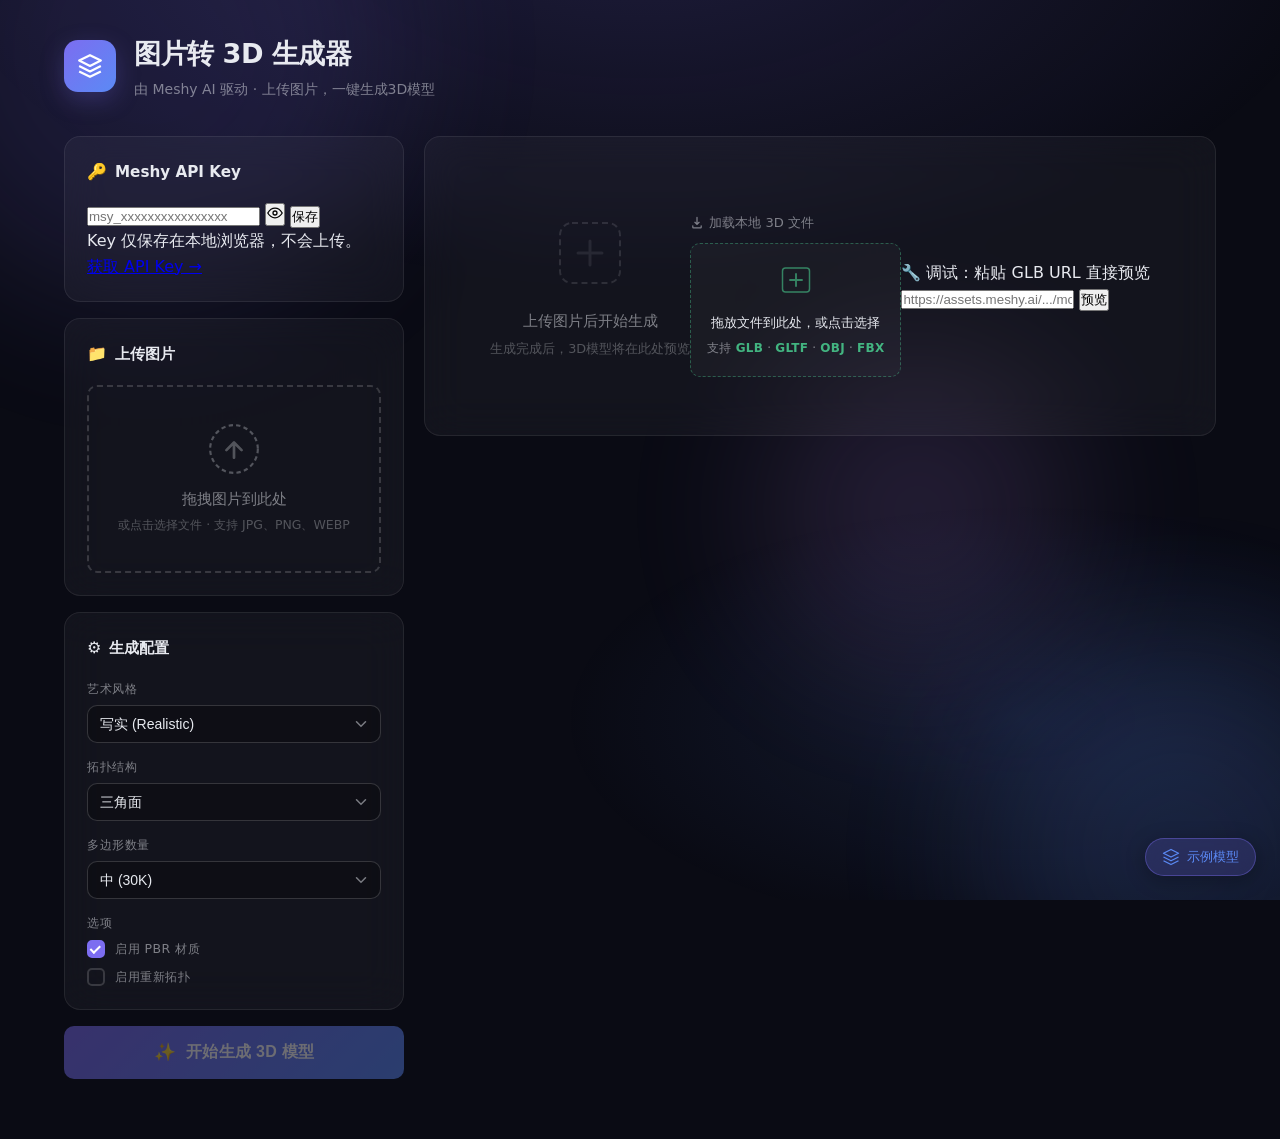
==== commit f83b9243: "feat: 右下角悬浮3D示例小窗，展示demo.glb；移除独立demo页" ====
--- a/index.html
+++ b/index.html
@@ -259,6 +259,39 @@
 
   </div>
 
+  <!-- 右下角 3D Demo 悬浮小窗 -->
+  <div class="demo-widget" id="demoWidget">
+    <!-- 折叠态：触发按钮 -->
+    <button class="demo-widget-toggle" id="demoWidgetToggle" title="查看 3D 示例">
+      <svg viewBox="0 0 24 24" fill="none" width="18" height="18">
+        <path d="M12 2L2 7l10 5 10-5-10-5Z" stroke="currentColor" stroke-width="1.8" stroke-linejoin="round"/>
+        <path d="M2 17l10 5 10-5" stroke="currentColor" stroke-width="1.8" stroke-linejoin="round"/>
+        <path d="M2 12l10 5 10-5" stroke="currentColor" stroke-width="1.8" stroke-linejoin="round"/>
+      </svg>
+      <span>示例模型</span>
+    </button>
+    <!-- 展开态：小预览窗 -->
+    <div class="demo-widget-panel" id="demoWidgetPanel">
+      <div class="demo-widget-header">
+        <span class="demo-widget-title">
+          <span class="demo-widget-dot"></span>
+          3D 示例预览
+        </span>
+        <button class="demo-widget-close" id="demoWidgetClose" title="关闭">✕</button>
+      </div>
+      <div class="demo-widget-canvas-wrap">
+        <canvas id="demoCanvas"></canvas>
+        <div class="demo-widget-loading" id="demoWidgetLoading">
+          <div class="demo-spinner"></div>
+          <span id="demoLoadPct">加载中...</span>
+        </div>
+      </div>
+      <div class="demo-widget-footer">
+        拖拽旋转 · 滚轮缩放
+      </div>
+    </div>
+  </div>
+
   <script type="module" src="app.js"></script>
 </body>
 </html>
--- a/style.css
+++ b/style.css
@@ -370,7 +370,8 @@
   background: rgba(13,14,26,0.85);
   font-size: 0.875rem;
   color: var(--text-muted);
-  backdrop-filter: blur(6px);
+  /* 移除 backdrop-filter，避免触发合成层导致子元素 animation 失效 */
+  isolation: isolate;
 }
 .viewer-loading.hidden { display: none; }
 .spinner {
@@ -379,8 +380,12 @@
   border-top-color: var(--accent);
   border-radius: 50%;
   animation: spin 0.8s linear infinite;
-}
-@keyframes spin { to { transform: rotate(360deg); } }
+  will-change: transform;
+}
+@keyframes spin {
+  from { transform: rotate(0deg); }
+  to   { transform: rotate(360deg); }
+}
 
 .viewer-controls {
   display: flex;
@@ -551,6 +556,7 @@
 @keyframes slideIn {
   from { opacity: 0; transform: translateX(20px); }
   to { opacity: 1; transform: translateX(0); }
+}
 
 /* ── 加载本地 3D 文件 ─────────────────────────────────── */
 .local-load {
@@ -605,6 +611,147 @@
   font-weight: 600;
 }
 
-
-
-
+/* ===== Demo Widget（右下角悬浮 3D 示例小窗）===== */
+.demo-widget {
+  position: fixed;
+  bottom: 24px;
+  right: 24px;
+  z-index: 1000;
+  display: flex;
+  flex-direction: column;
+  align-items: flex-end;
+  gap: 8px;
+}
+
+/* 折叠按钮 */
+.demo-widget-toggle {
+  display: flex;
+  align-items: center;
+  gap: 7px;
+  padding: 9px 16px;
+  background: rgba(124,109,240,0.18);
+  border: 1px solid rgba(124,109,240,0.4);
+  border-radius: 24px;
+  color: var(--accent2, #a78bfa);
+  font-size: 0.82rem;
+  font-weight: 500;
+  cursor: pointer;
+  transition: all 0.2s;
+  backdrop-filter: blur(10px);
+  box-shadow: 0 4px 20px rgba(0,0,0,0.3);
+}
+.demo-widget-toggle:hover {
+  background: rgba(124,109,240,0.28);
+  border-color: rgba(124,109,240,0.6);
+  transform: translateY(-1px);
+  box-shadow: 0 6px 24px rgba(0,0,0,0.35);
+}
+
+/* 展开面板 */
+.demo-widget-panel {
+  display: none;
+  flex-direction: column;
+  width: 280px;
+  background: #11131f;
+  border: 1px solid rgba(255,255,255,0.1);
+  border-radius: 14px;
+  overflow: hidden;
+  box-shadow: 0 16px 48px rgba(0,0,0,0.6), 0 0 0 1px rgba(124,109,240,0.15);
+  animation: widgetIn 0.22s ease;
+}
+.demo-widget-panel.open { display: flex; }
+@keyframes widgetIn {
+  from { opacity: 0; transform: translateY(12px) scale(0.97); }
+  to   { opacity: 1; transform: translateY(0) scale(1); }
+}
+
+/* 面板头部 */
+.demo-widget-header {
+  display: flex;
+  align-items: center;
+  justify-content: space-between;
+  padding: 9px 12px;
+  border-bottom: 1px solid rgba(255,255,255,0.06);
+}
+.demo-widget-title {
+  display: flex;
+  align-items: center;
+  gap: 7px;
+  font-size: 0.78rem;
+  font-weight: 500;
+  color: var(--text-muted, #8b8fa8);
+}
+.demo-widget-dot {
+  width: 7px; height: 7px;
+  border-radius: 50%;
+  background: #22c55e;
+  animation: pulse 2s ease-in-out infinite;
+}
+.demo-widget-dot.loading { background: var(--accent, #7c6df0); }
+@keyframes pulse { 0%,100%{ opacity:1; } 50%{ opacity:0.3; } }
+
+.demo-widget-close {
+  width: 22px; height: 22px;
+  display: flex; align-items: center; justify-content: center;
+  background: transparent;
+  border: none;
+  border-radius: 50%;
+  color: var(--text-muted, #8b8fa8);
+  font-size: 0.75rem;
+  cursor: pointer;
+  transition: all 0.15s;
+}
+.demo-widget-close:hover { background: rgba(255,255,255,0.08); color: var(--text, #e2e4f0); }
+
+/* canvas 区域 */
+.demo-widget-canvas-wrap {
+  position: relative;
+  width: 100%;
+  aspect-ratio: 4 / 3;
+  background: radial-gradient(ellipse at 50% 60%, #161828 0%, #0a0b14 100%);
+}
+.demo-widget-canvas-wrap canvas {
+  width: 100% !important;
+  height: 100% !important;
+  display: block;
+}
+
+/* loading 遮罩 */
+.demo-widget-loading {
+  position: absolute;
+  inset: 0;
+  display: flex;
+  flex-direction: column;
+  align-items: center;
+  justify-content: center;
+  gap: 10px;
+  background: rgba(10,11,20,0.88);
+  font-size: 0.75rem;
+  color: var(--text-muted, #8b8fa8);
+  isolation: isolate;
+  transition: opacity 0.3s;
+}
+.demo-widget-loading.hidden { opacity: 0; pointer-events: none; }
+.demo-spinner {
+  width: 28px; height: 28px;
+  border: 2.5px solid rgba(255,255,255,0.08);
+  border-top-color: var(--accent, #7c6df0);
+  border-radius: 50%;
+  animation: spin 0.8s linear infinite;
+  will-change: transform;
+}
+
+/* 底部提示 */
+.demo-widget-footer {
+  padding: 6px 12px;
+  font-size: 0.68rem;
+  color: rgba(255,255,255,0.2);
+  text-align: center;
+  border-top: 1px solid rgba(255,255,255,0.04);
+  letter-spacing: 0.03em;
+}
+
+
+
+
+
